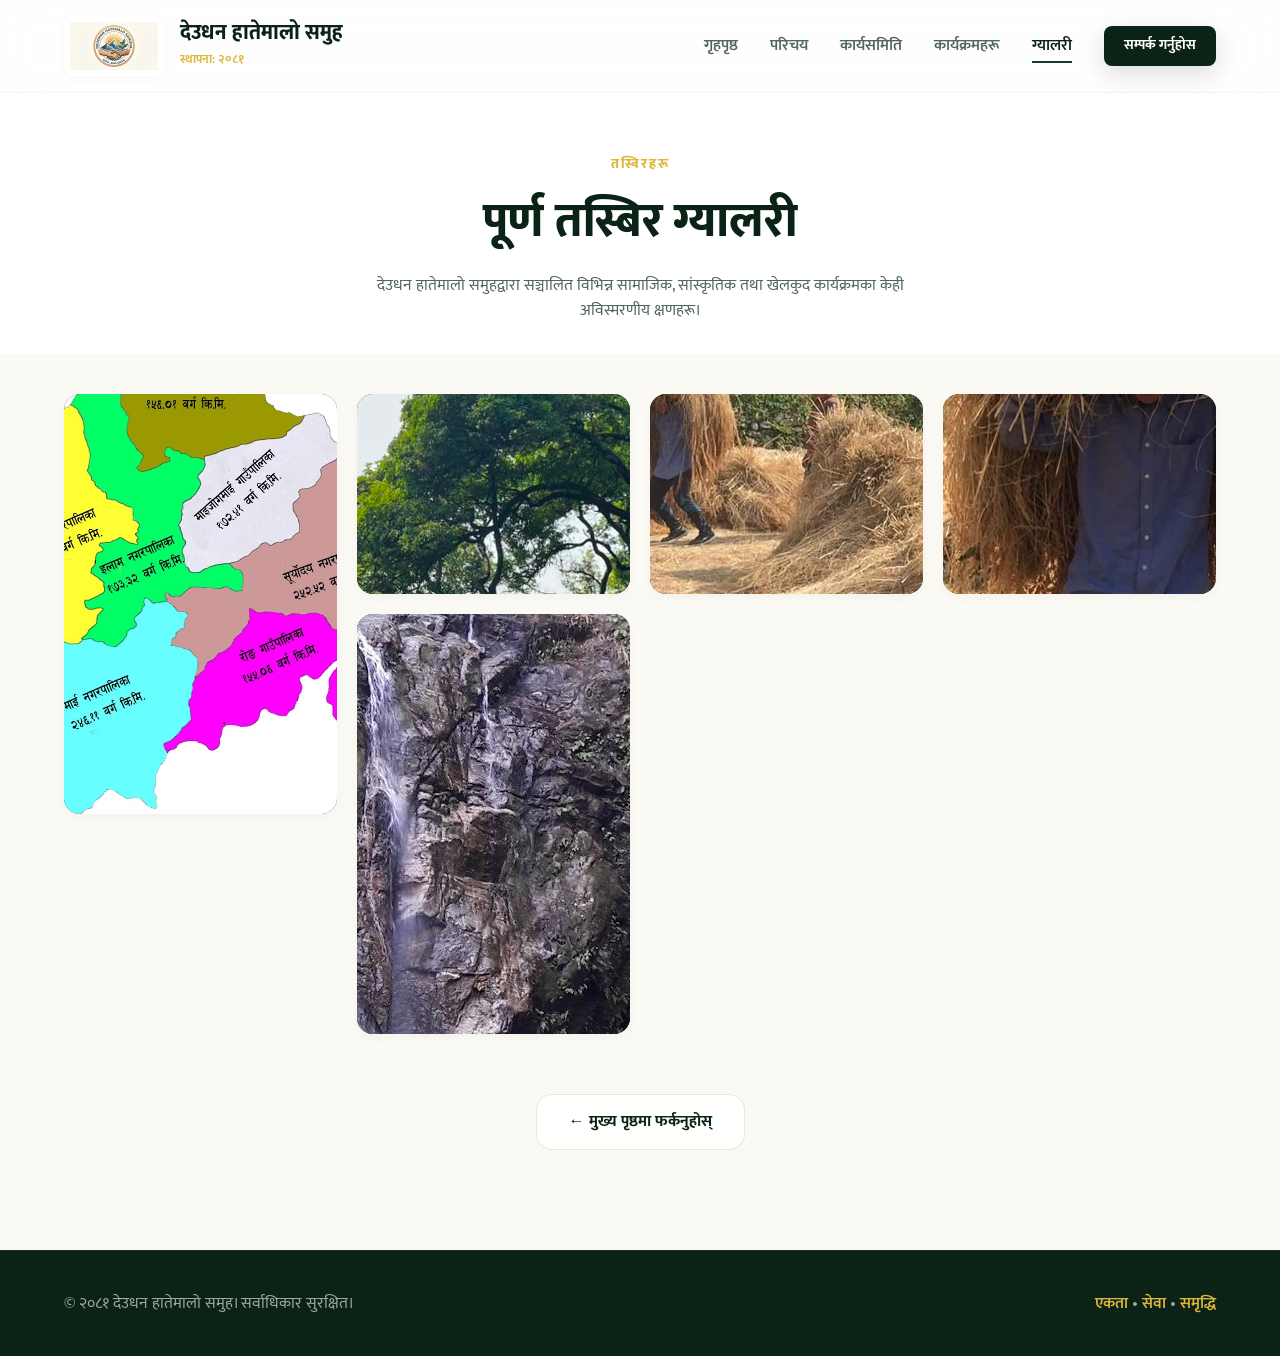
==== gallery.html @ c17ec76e "fix" ====
<!DOCTYPE html>
<html lang="ne">

<head>
  <meta charset="UTF-8">
  <meta name="viewport" content="width=device-width, initial-scale=1.0">
  <title>तस्बिर ग्यालरी | देउधन हातेमालो समुह</title>
  <link rel="preconnect" href="https://fonts.googleapis.com">
  <link href="https://fonts.googleapis.com/css2?family=Mukta:wght@300;400;500;600;700;800&display=swap" rel="stylesheet">
  <link rel="stylesheet" href="style.css">
</head>

<body>

  <!-- Floating Sticky Header -->
  <header class="site-header">
    <div class="container header-inner">
      <a href="index.html#home" class="brand">
        <div class="logo-wrapper">
          <img src="assets/logo.png" alt="देउधन हातेमालो समुह लोगो" class="logo">
        </div>
        <div class="brand-text">
          <h1>देउधन हातेमालो समुह</h1>
          <span class="estd-badge">स्थापना: २०८१</span>
        </div>
      </a>
      
      <nav class="nav">
        <a href="index.html#home" class="nav-link">गृहपृष्ठ</a>
        <a href="index.html#about" class="nav-link">परिचय</a>
        <a href="index.html#committee" class="nav-link">कार्यसमिति</a>
        <a href="index.html#activities" class="nav-link">कार्यक्रमहरू</a>
        <a href="gallery.html" class="nav-link active">ग्यालरी</a>
        <a href="index.html#contact" class="btn btn-sm btn-primary">सम्पर्क गर्नुहोस</a>
      </nav>
    </div>
  </header>

  <!-- Gallery Hero Header -->
  <section class="section" style="padding: 60px 0 30px; background: var(--white); text-align: center;">
    <div class="container">
      <span class="section-tag">तस्बिरहरू</span>
      <h2 class="section-title" style="font-size: 3rem; margin-bottom: 12px;">पूर्ण तस्बिर ग्यालरी</h2>
      <p style="color: var(--text-muted); max-width: 600px; margin: 0 auto;">देउधन हातेमालो समुहद्वारा सञ्चालित विभिन्न सामाजिक, सांस्कृतिक तथा खेलकुद कार्यक्रमका केही अविस्मरणीय क्षणहरू।</p>
    </div>
  </section>

  <!-- Complete Gallery Grid Page -->
  <section class="section" style="padding: 40px 0 100px;">
    <div class="container">
      <div class="gallery-masonry">
        <div class="g-item tall">
          <img src="assets/godak map.png" alt="क्षेत्रगत नक्सा र योजना">
          <div class="g-overlay"><span>नक्सा तथा योजना</span></div>
        </div>
        <div class="g-item">
          <img src="assets/1.jpeg" alt="कार्यक्रम झलक १">
          <div class="g-overlay"><span>युवा परिचालन</span></div>
        </div>
        <div class="g-item wide">
          <img src="assets/2.jpeg" alt="सामुदायिक कार्य २">
          <div class="g-overlay"><span>सामुदायिक सहकार्य</span></div>
        </div>
        <div class="g-item">
          <img src="assets/3.jpeg" alt="खेलकुद तथा संस्कृति ३">
          <div class="g-overlay"><span>विविध कार्यक्रम</span></div>
        </div>
       
        <div class="g-item tall">
          <img src="assets/gallery/jharna.jpg" alt="वृक्षारोपण वा सरसफाई ५">
          <div class="g-overlay"><span>वातावरण र सेवा</span></div>
        </div>
      </div>
      
      <div style="text-align: center; margin-top: 60px;">
        <a href="index.html" class="btn btn-secondary">← मुख्य पृष्ठमा फर्कनुहोस्</a>
      </div>
    </div>
  </section>

  <!-- Footer -->
  <footer class="site-footer">
    <div class="container footer-bottom">
      <p>© २०८१ देउधन हातेमालो समुह। सर्वाधिकार सुरक्षित।</p>
      <div class="footer-links">
        <span>एकता</span> • <span>सेवा</span> • <span>समृद्धि</span>
      </div>
    </div>
  </footer>

</body>
</html>
---- style.css ----
:root {
  --primary-deep: #0b2216;      /* Rich Premium Dark Emerald */
  --primary-light: #163f2b;     /* Balanced Green Accent */
  --accent-gold: #dfb73c;       /* Elegant Warm Metallic Gold */
  --accent-soft: #fbf9f4;       /* Soft Cream Canvas */
  --text-main: #1c2b22;         /* Deep Charcoal for high readability */
  --text-muted: #53665c;        /* Muted Gray Green */
  --white: #ffffff;
  
  /* Modern Shadow Hierarchy */
  --shadow-sm: 0 4px 12px rgba(11, 34, 22, 0.03);
  --shadow-md: 0 12px 34px rgba(11, 34, 22, 0.06);
  --shadow-lg: 0 24px 60px rgba(11, 34, 22, 0.1);
  --radius-sm: 8px;
  --radius-md: 16px;
  --radius-lg: 32px;
}

/* Global Reset */
* {
  margin: 0;
  padding: 0;
  box-sizing: border-box;
  scroll-behavior: smooth;
}

body {
  font-family: 'Mukta', sans-serif;
  color: var(--text-main);
  background-color: var(--accent-soft);
  line-height: 1.6;
  -webkit-font-smoothing: antialiased;
}

h1, h2, h3, h4 {
  font-family: 'Mukta', sans-serif;
  font-weight: 800;
  color: var(--primary-deep);
}

.container {
  max-width: 1200px;
  margin: 0 auto;
  padding: 0 24px;
}

/* Floating Sticky Header */
.site-header {
  background: rgba(255, 255, 255, 0.85);
  backdrop-filter: blur(20px);
  -webkit-backdrop-filter: blur(20px);
  position: sticky;
  top: 0;
  z-index: 1000;
  border-bottom: 1px solid rgba(11, 34, 22, 0.04);
  transition: all 0.3s cubic-bezier(0.4, 0, 0.2, 1);
}

.header-inner {
  display: flex;
  align-items: center;
  justify-content: space-between;
  padding: 16px 24px;
}

.brand {
  display: flex;
  align-items: center;
  gap: 16px;
  text-decoration: none;
}

.logo-wrapper {
  background: var(--white);
  padding: 6px;
  border-radius: var(--radius-sm);
  box-shadow: var(--shadow-sm);
}

.logo {
  height: 48px;
  width: auto;
  display: block;
}

.brand-text h1 {
  font-size: 1.3rem;
  line-height: 1.2;
}

.estd-badge {
  font-size: 0.75rem;
  color: var(--accent-gold);
  font-weight: 700;
}

.nav {
  display: flex;
  align-items: center;
  gap: 32px;
}

.nav-link {
  text-decoration: none;
  color: var(--text-muted);
  font-weight: 600;
  font-size: 1rem;
  transition: color 0.2s ease;
  position: relative;
}

.nav-link::after {
  content: '';
  position: absolute;
  bottom: -4px;
  left: 0;
  width: 0;
  height: 2px;
  background: var(--primary-light);
  transition: width 0.25s ease;
}

.nav-link:hover::after,
.nav-link.active::after {
  width: 100%;
}

.nav-link:hover,
.nav-link.active {
  color: var(--primary-deep);
}

/* Buttons */
.btn {
  display: inline-flex;
  align-items: center;
  justify-content: center;
  padding: 14px 32px;
  border-radius: var(--radius-md);
  font-weight: 700;
  text-decoration: none;
  transition: transform 0.25s cubic-bezier(0.4, 0, 0.2, 1), background-color 0.2s ease;
  border: none;
  cursor: pointer;
}

.btn-sm {
  padding: 8px 20px;
  border-radius: var(--radius-sm);
  font-size: 0.9rem;
}

.btn-primary {
  background: var(--primary-deep);
  color: var(--white);
  box-shadow: 0 8px 24px rgba(11, 34, 22, 0.15);
}

.btn-primary:hover {
  background: var(--primary-light);
  transform: translateY(-2px);
}

.btn-secondary {
  background: rgba(255, 255, 255, 0.9);
  color: var(--primary-deep);
  border: 1px solid rgba(11, 34, 22, 0.1);
}

.btn-secondary:hover {
  background: var(--white);
  transform: translateY(-2px);
}

/* Modern Hero Layout */
.hero {
  padding: 80px 0 120px;
  position: relative;
  overflow: hidden;
}

.hero-grid {
  display: grid;
  grid-template-columns: 1.1fr 0.9fr;
  gap: 64px;
  align-items: center;
}

.eyebrow-wrapper {
  margin-bottom: 16px;
}

.eyebrow {
  font-size: 0.85rem;
  letter-spacing: 2px;
  text-transform: uppercase;
  color: var(--primary-light);
  font-weight: 700;
  background: rgba(22, 63, 43, 0.06);
  padding: 6px 16px;
  border-radius: var(--radius-sm);
}

.hero-title {
  font-size: clamp(2.5rem, 5vw, 4rem);
  line-height: 1.15;
  margin-bottom: 24px;
}

.text-gradient {
  background: linear-gradient(135deg, var(--primary-light), var(--accent-gold));
  -webkit-background-clip: text;
  -webkit-text-fill-color: transparent;
}

.tagline {
  font-size: 1.2rem;
  color: var(--text-muted);
  margin-bottom: 40px;
  max-width: 520px;
}

.hero-buttons {
  display: flex;
  gap: 16px;
}

.hero-visual {
  position: relative;
}

.main-graphic-card {
  height: 480px;
  background: linear-gradient(135deg, var(--primary-deep), var(--primary-light)), url('assets/hero-bg.jpg') center/cover;
  border-radius: var(--radius-lg);
  box-shadow: var(--shadow-lg);
  position: relative;
  transform: rotate(2deg);
}

.floating-badge {
  position: absolute;
  bottom: 40px;
  left: -40px;
  background: var(--white);
  padding: 24px;
  border-radius: var(--radius-md);
  box-shadow: var(--shadow-lg);
  display: flex;
  flex-direction: column;
  transform: rotate(-2deg);
}

.badge-number {
  font-size: 2.2rem;
  font-weight: 800;
  color: var(--accent-gold);
  line-height: 1;
}

.badge-text {
  font-size: 0.9rem;
  color: var(--text-muted);
  font-weight: 600;
}

/* Sections Configuration */
.section {
  padding: 120px 0;
}

.section-head {
  margin-bottom: 60px;
}

.section-tag {
  font-size: 0.9rem;
  text-transform: uppercase;
  letter-spacing: 2px;
  color: var(--accent-gold);
  font-weight: 800;
  display: block;
  margin-bottom: 8px;
}

.section-title {
  font-size: 2.5rem;
}

/* Asymmetric About Layout */
.about-grid {
  display: grid;
  grid-template-columns: 0.9fr 1.1fr;
  gap: 80px;
  align-items: center;
}

.experience-card {
  background: var(--primary-deep);
  color: var(--accent-soft);
  padding: 48px;
  border-radius: var(--radius-lg);
  box-shadow: var(--shadow-lg);
}

.experience-card h3 {
  color: var(--accent-gold);
  margin-bottom: 24px;
  font-size: 1.6rem;
}

.modern-list {
  list-style: none;
}

.modern-list li {
  position: relative;
  padding-left: 28px;
  margin-bottom: 18px;
  font-weight: 500;
}

.modern-list li::before {
  content: "✦";
  position: absolute;
  left: 0;
  color: var(--accent-gold);
}

.lead-text {
  font-size: 1.3rem;
  font-weight: 600;
  color: var(--primary-light);
  margin-bottom: 16px;
}

.body-text {
  color: var(--text-muted);
  font-size: 1.05rem;
  margin-bottom: 32px;
}

.stats-container {
  display: flex;
  gap: 32px;
}

.stat-card {
  background: var(--white);
  padding: 24px 40px;
  border-radius: var(--radius-md);
  box-shadow: var(--shadow-sm);
  flex: 1;
}

.stat-num {
  font-size: 2.5rem;
  font-weight: 800;
  color: var(--primary-deep);
  display: block;
  line-height: 1.2;
}

.stat-label {
  font-size: 0.95rem;
  color: var(--text-muted);
  font-weight: 600;
}

/* Fluid Committee Layout */
.committee {
  background: var(--white);
}

.committee-fluid-grid {
  display: grid;
  grid-template-columns: repeat(6, 1fr);
  gap: 32px;
}

.profile-card {
  grid-column: span 2;
  background: var(--accent-soft);
  border-radius: var(--radius-md);
  overflow: hidden;
  box-shadow: var(--shadow-sm);
  transition: transform 0.3s ease, box-shadow 0.3s ease;
}

.profile-card.premium {
  grid-column: 2 / span 4;
  display: flex;
  background: var(--primary-deep);
  color: var(--white);
  margin-bottom: 24px;
}

.profile-card.premium .profile-thumb {
  width: 40%;
  height: 100%;
  min-height: 280px;
}

.profile-card.premium h3 {
  color: var(--white);
  font-size: 1.8rem;
}

.profile-thumb {
  width: 100%;
  height: 240px;
  overflow: hidden;
}

.profile-thumb img {
  width: 100%;
  height: 100%;
  object-fit: cover;
  transition: transform 0.5s ease;
}

.profile-info {
  padding: 32px;
  display: flex;
  flex-direction: column;
  justify-content: center;
}

.profile-role {
  font-size: 0.85rem;
  text-transform: uppercase;
  letter-spacing: 1px;
  color: var(--accent-gold);
  font-weight: 700;
  margin-bottom: 8px;
}

.profile-card h3 {
  font-size: 1.3rem;
  margin-bottom: 12px;
}

.profile-quote {
  font-size: 0.95rem;
  color: var(--text-muted);
  font-style: italic;
}

.profile-card.premium .profile-quote {
  color: rgba(255, 255, 255, 0.7);
}

.profile-card:hover {
  transform: translateY(-8px);
  box-shadow: var(--shadow-lg);
}

.profile-card:hover .profile-thumb img {
  transform: scale(1.05);
}

/* Modern Activities Grid */
.activities-modern-layout {
  display: grid;
  grid-template-columns: repeat(auto-fit, minmax(260px, 1fr));
  gap: 32px;
}

.act-card {
  background: var(--white);
  padding: 40px;
  border-radius: var(--radius-lg);
  box-shadow: var(--shadow-sm);
  border: 1px solid rgba(11, 34, 22, 0.02);
  transition: all 0.3s ease;
}

.act-icon {
  font-size: 2.5rem;
  margin-bottom: 24px;
  background: var(--accent-soft);
  width: 70px;
  height: 70px;
  display: flex;
  align-items: center;
  justify-content: center;
  border-radius: var(--radius-md);
}

.act-card h3 {
  font-size: 1.4rem;
  margin-bottom: 12px;
}

.act-card p {
  color: var(--text-muted);
}

.act-card:hover {
  background: var(--primary-deep);
  color: var(--white);
  transform: translateY(-4px);
}

.act-card:hover h3 { color: var(--white); }
.act-card:hover .act-icon { background: rgba(255,255,255,0.1); }

/* Masonry Photo Gallery */
.gallery-masonry {
  display: grid;
  grid-template-columns: repeat(auto-fill, minmax(240px, 1fr));
  grid-auto-rows: 200px;
  gap: 20px;
}

.g-item {
  background: var(--primary-light);
  border-radius: var(--radius-md);
  display: flex;
  align-items: center;
  justify-content: center;
  font-size: 3rem;
  overflow: hidden;
  box-shadow: var(--shadow-sm);
}

.g-item.tall { grid-row: span 2; }
.g-item.wide { grid-column: span 1; }

/* Contact Interface */
.contact-wrapper {
  display: grid;
  grid-template-columns: 1fr 1fr;
  gap: 80px;
  background: var(--white);
  padding: 64px;
  border-radius: var(--radius-lg);
  box-shadow: var(--shadow-lg);
}

.contact-meta h2 {
  font-size: 2.5rem;
  margin-bottom: 16px;
}

.contact-details {
  margin-top: 48px;
}

.c-info-block {
  display: flex;
  gap: 20px;
  margin-bottom: 32px;
}

.c-icon {
  font-size: 1.5rem;
  background: var(--accent-soft);
  width: 50px;
  height: 50px;
  display: flex;
  align-items: center;
  justify-content: center;
  border-radius: var(--radius-sm);
}

.c-info-block h4 {
  font-size: 1.1rem;
  color: var(--text-muted);
}

/* Floating Label Form Controls */
.modern-form .form-group {
  position: relative;
  margin-bottom: 32px;
}

.modern-form input, 
.modern-form textarea {
  width: 100%;
  padding: 16px;
  background: var(--accent-soft);
  border: 1px solid rgba(11, 34, 22, 0.08);
  border-radius: var(--radius-sm);
  outline: none;
  font-family: inherit;
  font-size: 1rem;
  transition: all 0.2s ease;
}

.modern-form label {
  position: absolute;
  left: 16px;
  top: 16px;
  color: var(--text-muted);
  transition: all 0.2s ease;
  pointer-events: none;
}

.modern-form input:focus ~ label,
.modern-form input:not(:placeholder-shown) ~ label,
.modern-form textarea:focus ~ label,
.modern-form textarea:not(:placeholder-shown) ~ label {
  top: -24px;
  left: 4px;
  font-size: 0.85rem;
  font-weight: 700;
  color: var(--primary-light);
}

.modern-form input:focus,
.modern-form textarea:focus {
  border-color: var(--primary-light);
  background: var(--white);
  box-shadow: var(--shadow-sm);
}

.btn-block { width: 100%; }

/* Minimalist Footer */
.site-footer {
  background: var(--primary-deep);
  color: rgba(255, 255, 255, 0.6);
  padding: 40px 0;
  border-top: 1px solid rgba(255,255,255,0.05);
}

.footer-bottom {
  display: flex;
  justify-content: space-between;
  align-items: center;
  flex-wrap: wrap;
  gap: 20px;
}

.footer-links span {
  color: var(--accent-gold);
  font-weight: 600;
}

/* Smooth Responsive Adjustments */
@media (max-width: 992px) {
  .hero-grid, .about-grid, .contact-wrapper {
    grid-template-columns: 1fr;
    gap: 48px;
  }
  .profile-card.premium {
    grid-column: span 6;
    flex-direction: column;
  }
  .profile-card.premium .profile-thumb { width: 100%; }
}

@media (max-width: 768px) {
  .nav { display: none; }
  .profile-card { grid-column: span 3; }
  .committee-fluid-grid { grid-template-columns: repeat(3, 1fr); }
}

@media (max-width: 576px) {
  .profile-card { grid-column: span 6; }
  .committee-fluid-grid { grid-template-columns: 1fr; }
  .stats-container { flex-direction: column; }
}
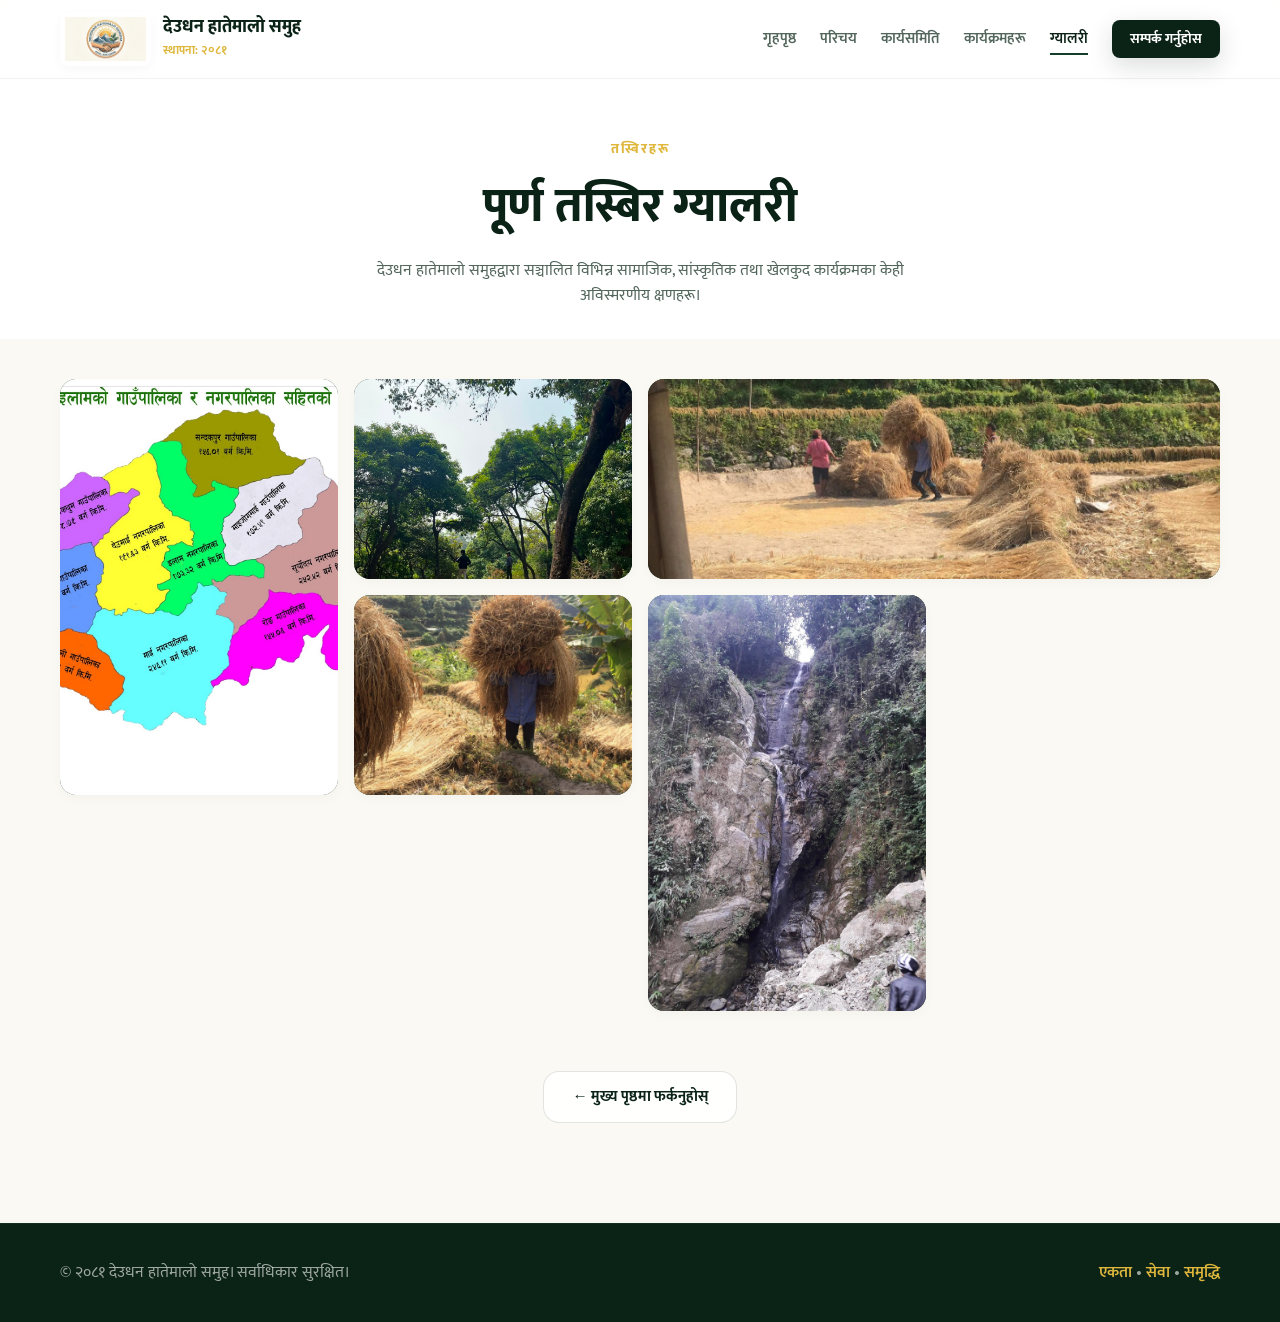
==== commit a60c0a19: "fix" ====
--- a/gallery.html
+++ b/gallery.html
@@ -3,7 +3,7 @@
 
 <head>
   <meta charset="UTF-8">
-  <meta name="viewport" content="width=device-width, initial-scale=1.0">
+  <meta name="viewport" content="width=device-width, initial-scale=1.0, maximum-scale=1.0">
   <title>तस्बिर ग्यालरी | देउधन हातेमालो समुह</title>
   <link rel="preconnect" href="https://fonts.googleapis.com">
   <link href="https://fonts.googleapis.com/css2?family=Mukta:wght@300;400;500;600;700;800&display=swap" rel="stylesheet">
@@ -12,7 +12,7 @@
 
 <body>
 
-  <!-- Floating Sticky Header -->
+  <!-- Sticky Header -->
   <header class="site-header">
     <div class="container header-inner">
       <a href="index.html#home" class="brand">
@@ -24,7 +24,7 @@
           <span class="estd-badge">स्थापना: २०८१</span>
         </div>
       </a>
-      
+
       <nav class="nav">
         <a href="index.html#home" class="nav-link">गृहपृष्ठ</a>
         <a href="index.html#about" class="nav-link">परिचय</a>
@@ -33,6 +33,11 @@
         <a href="gallery.html" class="nav-link active">ग्यालरी</a>
         <a href="index.html#contact" class="btn btn-sm btn-primary">सम्पर्क गर्नुहोस</a>
       </nav>
+
+      <button class="hamburger" aria-label="मेनु खोल्नुहोस्">
+        <span class="bar"></span>
+        <span class="bar"></span>
+      </button>
     </div>
   </header>
 
@@ -40,12 +45,12 @@
   <section class="section" style="padding: 60px 0 30px; background: var(--white); text-align: center;">
     <div class="container">
       <span class="section-tag">तस्बिरहरू</span>
-      <h2 class="section-title" style="font-size: 3rem; margin-bottom: 12px;">पूर्ण तस्बिर ग्यालरी</h2>
-      <p style="color: var(--text-muted); max-width: 600px; margin: 0 auto;">देउधन हातेमालो समुहद्वारा सञ्चालित विभिन्न सामाजिक, सांस्कृतिक तथा खेलकुद कार्यक्रमका केही अविस्मरणीय क्षणहरू।</p>
+      <h2 class="section-title" style="font-size: clamp(2rem, 4vw, 3rem); margin-bottom: 12px;">पूर्ण तस्बिर ग्यालरी</h2>
+      <p style="color: var(--text-muted); max-width: 580px; margin: 0 auto; font-size: 1rem;">देउधन हातेमालो समुहद्वारा सञ्चालित विभिन्न सामाजिक, सांस्कृतिक तथा खेलकुद कार्यक्रमका केही अविस्मरणीय क्षणहरू।</p>
     </div>
   </section>
 
-  <!-- Complete Gallery Grid Page -->
+  <!-- Full Gallery Grid -->
   <section class="section" style="padding: 40px 0 100px;">
     <div class="container">
       <div class="gallery-masonry">
@@ -65,13 +70,12 @@
           <img src="assets/3.jpeg" alt="खेलकुद तथा संस्कृति ३">
           <div class="g-overlay"><span>विविध कार्यक्रम</span></div>
         </div>
-       
         <div class="g-item tall">
           <img src="assets/gallery/jharna.jpg" alt="वृक्षारोपण वा सरसफाई ५">
           <div class="g-overlay"><span>वातावरण र सेवा</span></div>
         </div>
       </div>
-      
+
       <div style="text-align: center; margin-top: 60px;">
         <a href="index.html" class="btn btn-secondary">← मुख्य पृष्ठमा फर्कनुहोस्</a>
       </div>
@@ -88,5 +92,6 @@
     </div>
   </footer>
 
+  <script src="script.js"></script>
 </body>
 </html>
--- a/style.css
+++ b/style.css
@@ -1,13 +1,11 @@
 :root {
-  --primary-deep: #0b2216;      /* Rich Premium Dark Emerald */
-  --primary-light: #163f2b;     /* Balanced Green Accent */
-  --accent-gold: #dfb73c;       /* Elegant Warm Metallic Gold */
-  --accent-soft: #fbf9f4;       /* Soft Cream Canvas */
-  --text-main: #1c2b22;         /* Deep Charcoal for high readability */
-  --text-muted: #53665c;        /* Muted Gray Green */
+  --primary-deep: #0b2216;
+  --primary-light: #163f2b;
+  --accent-gold: #dfb73c;
+  --accent-soft: #fbf9f4;
+  --text-main: #1c2b22;
+  --text-muted: #53665c;
   --white: #ffffff;
-  
-  /* Modern Shadow Hierarchy */
   --shadow-sm: 0 4px 12px rgba(11, 34, 22, 0.03);
   --shadow-md: 0 12px 34px rgba(11, 34, 22, 0.06);
   --shadow-lg: 0 24px 60px rgba(11, 34, 22, 0.1);
@@ -16,12 +14,17 @@
   --radius-lg: 32px;
 }
 
-/* Global Reset */
 * {
   margin: 0;
   padding: 0;
   box-sizing: border-box;
   scroll-behavior: smooth;
+}
+
+html, body {
+  overflow-x: hidden;
+  width: 100%;
+  max-width: 100%;
 }
 
 body {
@@ -41,18 +44,19 @@
 .container {
   max-width: 1200px;
   margin: 0 auto;
-  padding: 0 24px;
-}
-
-/* Floating Sticky Header */
+  padding: 0 20px;
+  width: 100%;
+}
+
+/* ─── HEADER ─────────────────────────────────────────── */
 .site-header {
-  background: rgba(255, 255, 255, 0.85);
+  background: rgba(255, 255, 255, 0.92);
   backdrop-filter: blur(20px);
   -webkit-backdrop-filter: blur(20px);
   position: sticky;
   top: 0;
   z-index: 1000;
-  border-bottom: 1px solid rgba(11, 34, 22, 0.04);
+  border-bottom: 1px solid rgba(11, 34, 22, 0.06);
   transition: all 0.3s cubic-bezier(0.4, 0, 0.2, 1);
 }
 
@@ -60,53 +64,59 @@
   display: flex;
   align-items: center;
   justify-content: space-between;
-  padding: 16px 24px;
+  padding: 12px 20px;
+  gap: 16px;
 }
 
 .brand {
   display: flex;
   align-items: center;
-  gap: 16px;
+  gap: 12px;
   text-decoration: none;
+  flex-shrink: 0;
 }
 
 .logo-wrapper {
   background: var(--white);
-  padding: 6px;
+  padding: 5px;
   border-radius: var(--radius-sm);
   box-shadow: var(--shadow-sm);
 }
 
 .logo {
-  height: 48px;
+  height: 44px;
   width: auto;
   display: block;
 }
 
 .brand-text h1 {
-  font-size: 1.3rem;
+  font-size: 1.1rem;
   line-height: 1.2;
+  white-space: nowrap;
 }
 
 .estd-badge {
-  font-size: 0.75rem;
+  font-size: 0.72rem;
   color: var(--accent-gold);
   font-weight: 700;
 }
 
+/* Desktop nav */
 .nav {
   display: flex;
   align-items: center;
-  gap: 32px;
+  gap: 24px;
+  flex-shrink: 0;
 }
 
 .nav-link {
   text-decoration: none;
   color: var(--text-muted);
   font-weight: 600;
-  font-size: 1rem;
+  font-size: 0.95rem;
   transition: color 0.2s ease;
   position: relative;
+  white-space: nowrap;
 }
 
 .nav-link::after {
@@ -121,33 +131,92 @@
 }
 
 .nav-link:hover::after,
-.nav-link.active::after {
-  width: 100%;
-}
-
+.nav-link.active::after { width: 100%; }
 .nav-link:hover,
-.nav-link.active {
-  color: var(--primary-deep);
-}
-
-/* Buttons */
+.nav-link.active { color: var(--primary-deep); }
+
+/* Hamburger */
+.hamburger {
+  display: none;
+  flex-direction: column;
+  gap: 5px;
+  background: none;
+  border: none;
+  cursor: pointer;
+  padding: 8px;
+  border-radius: var(--radius-sm);
+  flex-shrink: 0;
+}
+
+.bar {
+  display: block;
+  width: 24px;
+  height: 2.5px;
+  background: var(--primary-deep);
+  border-radius: 2px;
+  transition: all 0.3s ease;
+}
+
+/* Mobile nav drawer */
+@media (max-width: 768px) {
+  .brand-text h1 { font-size: 0.95rem; }
+  .estd-badge { font-size: 0.65rem; }
+  .logo { height: 36px; }
+
+  .hamburger { display: flex; }
+
+  .nav {
+    display: none;
+    position: absolute;
+    top: 100%;
+    left: 0;
+    right: 0;
+    background: rgba(255,255,255,0.98);
+    backdrop-filter: blur(20px);
+    flex-direction: column;
+    align-items: flex-start;
+    padding: 24px 20px;
+    gap: 8px;
+    border-bottom: 1px solid rgba(11,34,22,0.06);
+    box-shadow: var(--shadow-md);
+  }
+
+  .nav.open { display: flex; }
+
+  .nav-link {
+    font-size: 1.1rem;
+    padding: 10px 0;
+    width: 100%;
+    border-bottom: 1px solid rgba(11,34,22,0.05);
+  }
+
+  .nav .btn {
+    margin-top: 8px;
+    width: 100%;
+    text-align: center;
+  }
+}
+
+/* ─── BUTTONS ─────────────────────────────────────────── */
 .btn {
   display: inline-flex;
   align-items: center;
   justify-content: center;
-  padding: 14px 32px;
+  padding: 13px 28px;
   border-radius: var(--radius-md);
   font-weight: 700;
   text-decoration: none;
   transition: transform 0.25s cubic-bezier(0.4, 0, 0.2, 1), background-color 0.2s ease;
   border: none;
   cursor: pointer;
+  font-family: inherit;
+  font-size: 0.95rem;
 }
 
 .btn-sm {
-  padding: 8px 20px;
+  padding: 8px 18px;
   border-radius: var(--radius-sm);
-  font-size: 0.9rem;
+  font-size: 0.88rem;
 }
 
 .btn-primary {
@@ -155,7 +224,6 @@
   color: var(--white);
   box-shadow: 0 8px 24px rgba(11, 34, 22, 0.15);
 }
-
 .btn-primary:hover {
   background: var(--primary-light);
   transform: translateY(-2px);
@@ -164,17 +232,16 @@
 .btn-secondary {
   background: rgba(255, 255, 255, 0.9);
   color: var(--primary-deep);
-  border: 1px solid rgba(11, 34, 22, 0.1);
-}
-
+  border: 1px solid rgba(11, 34, 22, 0.12);
+}
 .btn-secondary:hover {
   background: var(--white);
   transform: translateY(-2px);
 }
 
-/* Modern Hero Layout */
+/* ─── HERO ────────────────────────────────────────────── */
 .hero {
-  padding: 80px 0 120px;
+  padding: 72px 0 100px;
   position: relative;
   overflow: hidden;
 }
@@ -182,68 +249,82 @@
 .hero-grid {
   display: grid;
   grid-template-columns: 1.1fr 0.9fr;
-  gap: 64px;
-  align-items: center;
-}
-
-.eyebrow-wrapper {
-  margin-bottom: 16px;
-}
+  gap: 56px;
+  align-items: center;
+}
+
+.eyebrow-wrapper { margin-bottom: 16px; }
 
 .eyebrow {
-  font-size: 0.85rem;
+  font-size: 0.82rem;
   letter-spacing: 2px;
   text-transform: uppercase;
   color: var(--primary-light);
   font-weight: 700;
   background: rgba(22, 63, 43, 0.06);
-  padding: 6px 16px;
+  padding: 6px 14px;
   border-radius: var(--radius-sm);
 }
 
 .hero-title {
-  font-size: clamp(2.5rem, 5vw, 4rem);
+  font-size: clamp(2rem, 4.5vw, 3.8rem);
   line-height: 1.15;
-  margin-bottom: 24px;
+  margin-bottom: 20px;
 }
 
 .text-gradient {
   background: linear-gradient(135deg, var(--primary-light), var(--accent-gold));
   -webkit-background-clip: text;
   -webkit-text-fill-color: transparent;
+  background-clip: text;
 }
 
 .tagline {
-  font-size: 1.2rem;
+  font-size: 1.1rem;
   color: var(--text-muted);
-  margin-bottom: 40px;
+  margin-bottom: 36px;
   max-width: 520px;
 }
 
 .hero-buttons {
   display: flex;
-  gap: 16px;
-}
-
-.hero-visual {
-  position: relative;
-}
+  gap: 14px;
+  flex-wrap: wrap;
+}
+
+.hero-visual { position: relative; }
 
 .main-graphic-card {
-  height: 480px;
-  background: linear-gradient(135deg, var(--primary-deep), var(--primary-light)), url('assets/hero-bg.jpg') center/cover;
+  height: 440px;
+  background: linear-gradient(135deg, var(--primary-deep), var(--primary-light));
   border-radius: var(--radius-lg);
   box-shadow: var(--shadow-lg);
   position: relative;
   transform: rotate(2deg);
+  overflow: hidden;
+}
+
+.graphic-overlay {
+  position: absolute;
+  inset: 0;
+  display: flex;
+  align-items: center;
+  justify-content: center;
+  overflow: hidden;
+}
+
+.graphic-overlay img {
+  width: 100%;
+  height: 100%;
+  object-fit: cover;
 }
 
 .floating-badge {
   position: absolute;
-  bottom: 40px;
-  left: -40px;
+  bottom: 32px;
+  left: -32px;
   background: var(--white);
-  padding: 24px;
+  padding: 20px 28px;
   border-radius: var(--radius-md);
   box-shadow: var(--shadow-lg);
   display: flex;
@@ -252,29 +333,27 @@
 }
 
 .badge-number {
-  font-size: 2.2rem;
+  font-size: 2rem;
   font-weight: 800;
   color: var(--accent-gold);
   line-height: 1;
 }
 
 .badge-text {
-  font-size: 0.9rem;
+  font-size: 0.85rem;
   color: var(--text-muted);
   font-weight: 600;
 }
 
-/* Sections Configuration */
-.section {
-  padding: 120px 0;
-}
-
-.section-head {
-  margin-bottom: 60px;
-}
+/* ─── SECTIONS ────────────────────────────────────────── */
+.section { padding: 96px 0; }
+
+.section-head { margin-bottom: 52px; }
+.text-center { text-align: center; }
+.text-left { text-align: left; }
 
 .section-tag {
-  font-size: 0.9rem;
+  font-size: 0.85rem;
   text-transform: uppercase;
   letter-spacing: 2px;
   color: var(--accent-gold);
@@ -283,41 +362,38 @@
   margin-bottom: 8px;
 }
 
-.section-title {
-  font-size: 2.5rem;
-}
-
-/* Asymmetric About Layout */
+.section-title { font-size: clamp(1.8rem, 3vw, 2.5rem); }
+
+/* ─── ABOUT ───────────────────────────────────────────── */
 .about-grid {
   display: grid;
   grid-template-columns: 0.9fr 1.1fr;
-  gap: 80px;
+  gap: 72px;
   align-items: center;
 }
 
 .experience-card {
   background: var(--primary-deep);
   color: var(--accent-soft);
-  padding: 48px;
+  padding: 44px;
   border-radius: var(--radius-lg);
   box-shadow: var(--shadow-lg);
 }
 
 .experience-card h3 {
   color: var(--accent-gold);
-  margin-bottom: 24px;
-  font-size: 1.6rem;
-}
-
-.modern-list {
-  list-style: none;
-}
+  margin-bottom: 22px;
+  font-size: 1.5rem;
+}
+
+.modern-list { list-style: none; }
 
 .modern-list li {
   position: relative;
-  padding-left: 28px;
-  margin-bottom: 18px;
+  padding-left: 26px;
+  margin-bottom: 16px;
   font-weight: 500;
+  font-size: 1rem;
 }
 
 .modern-list li::before {
@@ -328,33 +404,34 @@
 }
 
 .lead-text {
-  font-size: 1.3rem;
+  font-size: 1.2rem;
   font-weight: 600;
   color: var(--primary-light);
-  margin-bottom: 16px;
+  margin-bottom: 14px;
 }
 
 .body-text {
   color: var(--text-muted);
-  font-size: 1.05rem;
-  margin-bottom: 32px;
+  font-size: 1rem;
+  margin-bottom: 28px;
+  line-height: 1.7;
 }
 
 .stats-container {
   display: flex;
-  gap: 32px;
+  gap: 24px;
 }
 
 .stat-card {
   background: var(--white);
-  padding: 24px 40px;
+  padding: 20px 32px;
   border-radius: var(--radius-md);
   box-shadow: var(--shadow-sm);
   flex: 1;
 }
 
 .stat-num {
-  font-size: 2.5rem;
+  font-size: 2.2rem;
   font-weight: 800;
   color: var(--primary-deep);
   display: block;
@@ -362,20 +439,18 @@
 }
 
 .stat-label {
-  font-size: 0.95rem;
+  font-size: 0.9rem;
   color: var(--text-muted);
   font-weight: 600;
 }
 
-/* Fluid Committee Layout */
-.committee {
-  background: var(--white);
-}
+/* ─── COMMITTEE ───────────────────────────────────────── */
+.committee { background: var(--white); }
 
 .committee-fluid-grid {
   display: grid;
   grid-template-columns: repeat(6, 1fr);
-  gap: 32px;
+  gap: 28px;
 }
 
 .profile-card {
@@ -392,23 +467,23 @@
   display: flex;
   background: var(--primary-deep);
   color: var(--white);
-  margin-bottom: 24px;
+  margin-bottom: 20px;
 }
 
 .profile-card.premium .profile-thumb {
   width: 40%;
   height: 100%;
-  min-height: 280px;
+  min-height: 260px;
 }
 
 .profile-card.premium h3 {
   color: var(--white);
-  font-size: 1.8rem;
+  font-size: 1.7rem;
 }
 
 .profile-thumb {
   width: 100%;
-  height: 240px;
+  height: 220px;
   overflow: hidden;
 }
 
@@ -420,38 +495,39 @@
 }
 
 .profile-info {
-  padding: 32px;
+  padding: 28px;
   display: flex;
   flex-direction: column;
   justify-content: center;
 }
 
 .profile-role {
-  font-size: 0.85rem;
+  font-size: 0.82rem;
   text-transform: uppercase;
   letter-spacing: 1px;
   color: var(--accent-gold);
   font-weight: 700;
-  margin-bottom: 8px;
+  margin-bottom: 6px;
 }
 
 .profile-card h3 {
-  font-size: 1.3rem;
-  margin-bottom: 12px;
+  font-size: 1.25rem;
+  margin-bottom: 10px;
 }
 
 .profile-quote {
-  font-size: 0.95rem;
+  font-size: 0.92rem;
   color: var(--text-muted);
   font-style: italic;
+  line-height: 1.5;
 }
 
 .profile-card.premium .profile-quote {
-  color: rgba(255, 255, 255, 0.7);
+  color: rgba(255, 255, 255, 0.65);
 }
 
 .profile-card:hover {
-  transform: translateY(-8px);
+  transform: translateY(-6px);
   box-shadow: var(--shadow-lg);
 }
 
@@ -459,28 +535,28 @@
   transform: scale(1.05);
 }
 
-/* Modern Activities Grid */
+/* ─── ACTIVITIES ──────────────────────────────────────── */
 .activities-modern-layout {
   display: grid;
-  grid-template-columns: repeat(auto-fit, minmax(260px, 1fr));
-  gap: 32px;
+  grid-template-columns: repeat(auto-fit, minmax(240px, 1fr));
+  gap: 28px;
 }
 
 .act-card {
   background: var(--white);
-  padding: 40px;
+  padding: 36px;
   border-radius: var(--radius-lg);
   box-shadow: var(--shadow-sm);
-  border: 1px solid rgba(11, 34, 22, 0.02);
+  border: 1px solid rgba(11, 34, 22, 0.03);
   transition: all 0.3s ease;
 }
 
 .act-icon {
-  font-size: 2.5rem;
-  margin-bottom: 24px;
+  font-size: 2.2rem;
+  margin-bottom: 20px;
   background: var(--accent-soft);
-  width: 70px;
-  height: 70px;
+  width: 64px;
+  height: 64px;
   display: flex;
   align-items: center;
   justify-content: center;
@@ -488,12 +564,14 @@
 }
 
 .act-card h3 {
-  font-size: 1.4rem;
-  margin-bottom: 12px;
+  font-size: 1.3rem;
+  margin-bottom: 10px;
 }
 
 .act-card p {
   color: var(--text-muted);
+  font-size: 0.95rem;
+  line-height: 1.6;
 }
 
 .act-card:hover {
@@ -501,63 +579,88 @@
   color: var(--white);
   transform: translateY(-4px);
 }
-
 .act-card:hover h3 { color: var(--white); }
+.act-card:hover p { color: rgba(255,255,255,0.72); }
 .act-card:hover .act-icon { background: rgba(255,255,255,0.1); }
 
-/* Masonry Photo Gallery */
+/* ─── GALLERY ─────────────────────────────────────────── */
 .gallery-masonry {
   display: grid;
-  grid-template-columns: repeat(auto-fill, minmax(240px, 1fr));
+  grid-template-columns: repeat(auto-fill, minmax(220px, 1fr));
   grid-auto-rows: 200px;
-  gap: 20px;
+  gap: 16px;
 }
 
 .g-item {
   background: var(--primary-light);
   border-radius: var(--radius-md);
-  display: flex;
-  align-items: center;
-  justify-content: center;
-  font-size: 3rem;
   overflow: hidden;
   box-shadow: var(--shadow-sm);
+  position: relative;
 }
 
 .g-item.tall { grid-row: span 2; }
-.g-item.wide { grid-column: span 1; }
-
-/* Contact Interface */
+.g-item.wide { grid-column: span 2; }
+
+.g-item img {
+  width: 100%;
+  height: 100%;
+  object-fit: cover;
+  display: block;
+  transition: transform 0.5s ease;
+}
+
+.g-item:hover img { transform: scale(1.06); }
+
+.g-overlay {
+  position: absolute;
+  inset: 0;
+  background: linear-gradient(to top, rgba(11,34,22,0.75) 0%, transparent 60%);
+  display: flex;
+  align-items: flex-end;
+  padding: 20px;
+  opacity: 0;
+  transition: opacity 0.3s ease;
+}
+
+.g-item:hover .g-overlay { opacity: 1; }
+
+.g-overlay span {
+  color: var(--white);
+  font-weight: 700;
+  font-size: 0.95rem;
+}
+
+/* ─── CONTACT ─────────────────────────────────────────── */
 .contact-wrapper {
   display: grid;
   grid-template-columns: 1fr 1fr;
-  gap: 80px;
+  gap: 72px;
   background: var(--white);
-  padding: 64px;
+  padding: 60px;
   border-radius: var(--radius-lg);
   box-shadow: var(--shadow-lg);
 }
 
 .contact-meta h2 {
-  font-size: 2.5rem;
-  margin-bottom: 16px;
-}
-
-.contact-details {
-  margin-top: 48px;
-}
+  font-size: clamp(1.8rem, 3vw, 2.4rem);
+  margin-bottom: 14px;
+}
+
+.contact-details { margin-top: 40px; }
 
 .c-info-block {
   display: flex;
-  gap: 20px;
-  margin-bottom: 32px;
+  gap: 18px;
+  margin-bottom: 28px;
 }
 
 .c-icon {
-  font-size: 1.5rem;
+  font-size: 1.3rem;
   background: var(--accent-soft);
-  width: 50px;
-  height: 50px;
+  width: 48px;
+  height: 48px;
+  flex-shrink: 0;
   display: flex;
   align-items: center;
   justify-content: center;
@@ -565,27 +668,29 @@
 }
 
 .c-info-block h4 {
-  font-size: 1.1rem;
+  font-size: 1rem;
   color: var(--text-muted);
-}
-
-/* Floating Label Form Controls */
+  margin-bottom: 2px;
+}
+
+/* Floating Label Form */
 .modern-form .form-group {
   position: relative;
-  margin-bottom: 32px;
-}
-
-.modern-form input, 
+  margin-bottom: 28px;
+}
+
+.modern-form input,
 .modern-form textarea {
   width: 100%;
   padding: 16px;
   background: var(--accent-soft);
-  border: 1px solid rgba(11, 34, 22, 0.08);
+  border: 1px solid rgba(11, 34, 22, 0.1);
   border-radius: var(--radius-sm);
   outline: none;
   font-family: inherit;
   font-size: 1rem;
   transition: all 0.2s ease;
+  -webkit-appearance: none;
 }
 
 .modern-form label {
@@ -595,15 +700,16 @@
   color: var(--text-muted);
   transition: all 0.2s ease;
   pointer-events: none;
+  background: transparent;
 }
 
 .modern-form input:focus ~ label,
 .modern-form input:not(:placeholder-shown) ~ label,
 .modern-form textarea:focus ~ label,
 .modern-form textarea:not(:placeholder-shown) ~ label {
-  top: -24px;
+  top: -22px;
   left: 4px;
-  font-size: 0.85rem;
+  font-size: 0.82rem;
   font-weight: 700;
   color: var(--primary-light);
 }
@@ -617,11 +723,11 @@
 
 .btn-block { width: 100%; }
 
-/* Minimalist Footer */
+/* ─── FOOTER ──────────────────────────────────────────── */
 .site-footer {
   background: var(--primary-deep);
   color: rgba(255, 255, 255, 0.6);
-  padding: 40px 0;
+  padding: 36px 0;
   border-top: 1px solid rgba(255,255,255,0.05);
 }
 
@@ -630,7 +736,7 @@
   justify-content: space-between;
   align-items: center;
   flex-wrap: wrap;
-  gap: 20px;
+  gap: 16px;
 }
 
 .footer-links span {
@@ -638,27 +744,79 @@
   font-weight: 600;
 }
 
-/* Smooth Responsive Adjustments */
+/* ─── RESPONSIVE ──────────────────────────────────────── */
 @media (max-width: 992px) {
-  .hero-grid, .about-grid, .contact-wrapper {
+  .hero-grid,
+  .about-grid {
+    grid-template-columns: 1fr;
+    gap: 40px;
+  }
+
+  .hero { padding: 48px 0 72px; }
+
+  .main-graphic-card {
+    height: 320px;
+    transform: rotate(1deg);
+  }
+
+  .floating-badge {
+    left: 16px;
+    bottom: 20px;
+  }
+
+  .contact-wrapper {
     grid-template-columns: 1fr;
     gap: 48px;
-  }
+    padding: 40px 28px;
+  }
+
   .profile-card.premium {
     grid-column: span 6;
     flex-direction: column;
   }
-  .profile-card.premium .profile-thumb { width: 100%; }
+  .profile-card.premium .profile-thumb {
+    width: 100%;
+    min-height: 200px;
+  }
+
+  .committee-fluid-grid { gap: 20px; }
 }
 
 @media (max-width: 768px) {
-  .nav { display: none; }
+  .section { padding: 64px 0; }
+
   .profile-card { grid-column: span 3; }
   .committee-fluid-grid { grid-template-columns: repeat(3, 1fr); }
+
+  .gallery-masonry {
+    grid-template-columns: repeat(2, 1fr);
+    grid-auto-rows: 160px;
+  }
+
+  .g-item.wide { grid-column: span 1; }
+
+  .hero-buttons { flex-direction: column; }
+  .hero-buttons .btn { width: 100%; text-align: center; }
+
+  .stats-container { gap: 16px; }
 }
 
 @media (max-width: 576px) {
+  .section { padding: 48px 0; }
+
   .profile-card { grid-column: span 6; }
   .committee-fluid-grid { grid-template-columns: 1fr; }
   .stats-container { flex-direction: column; }
+
+  .gallery-masonry {
+    grid-template-columns: 1fr;
+    grid-auto-rows: 200px;
+  }
+
+  .g-item.tall { grid-row: span 1; }
+  .g-item.wide { grid-column: span 1; }
+
+  .experience-card { padding: 28px 24px; }
+
+  .footer-bottom { flex-direction: column; text-align: center; }
 }
